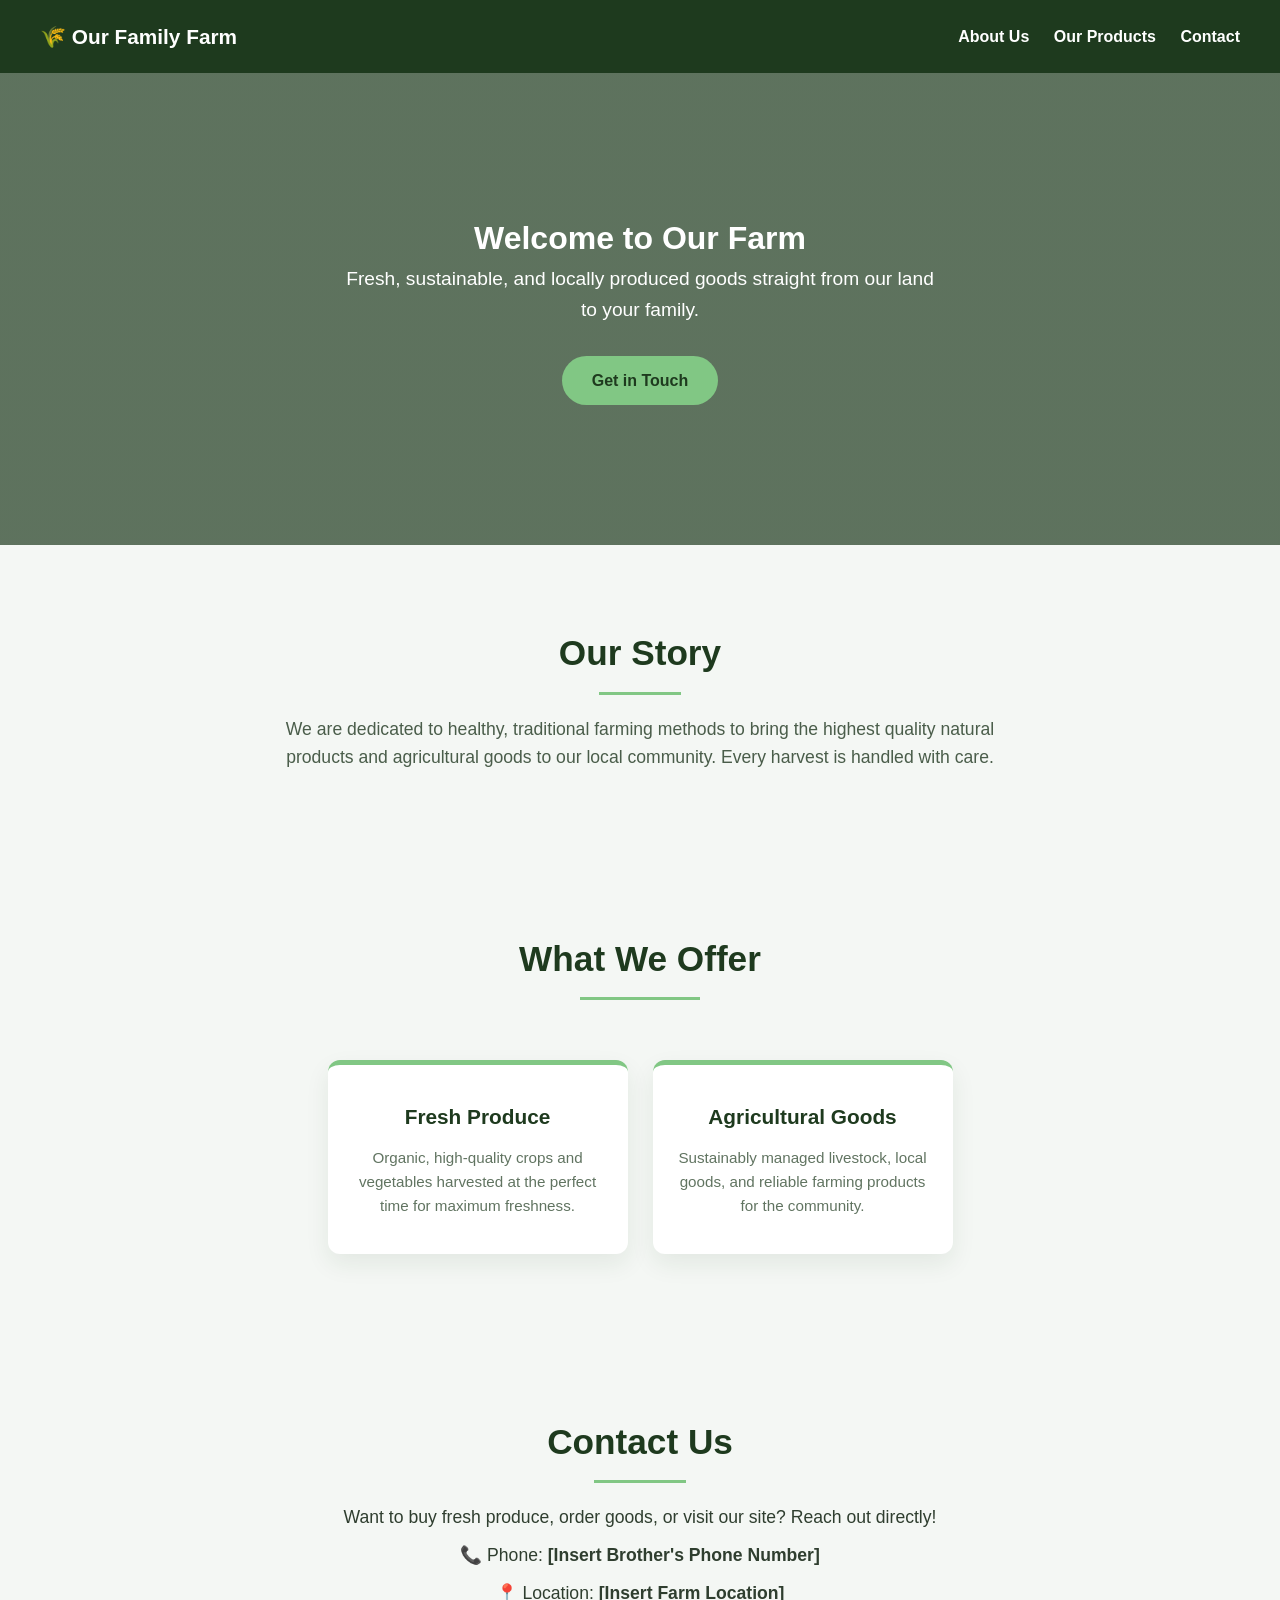
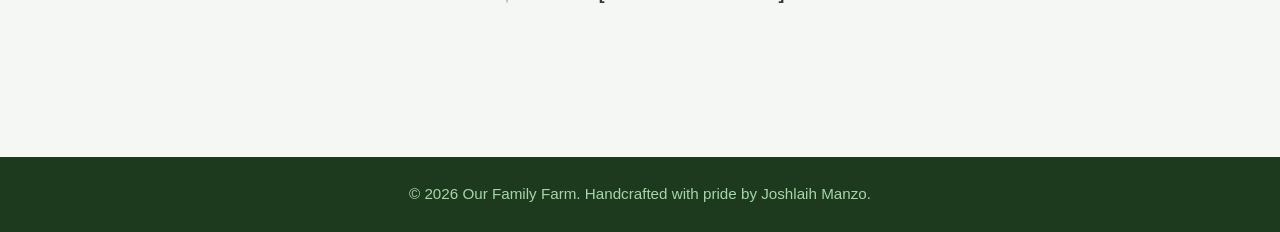
==== index.html @ 55d35a84 "Rename html.css to index.html" ====
<!DOCTYPE html>
<html lang="en">
<head>
    <meta charset="UTF-8">
    <meta name="viewport" content="width=device-width, initial-scale=1.0">
    <title>My Brother's Farm Website</title>
    <link rel="stylesheet" href="style.css">
</head>
<body>

    <nav>
        <div class="logo">🌾 Our Family Farm</div>
        <div class="nav-links">
            <a href="#about">About Us</a>
            <a href="#products">Our Products</a>
            <a href="#contact">Contact</a>
        </div>
    </nav>

    <header class="hero">
        <h1>Welcome to Our Farm</h1>
        <p>Fresh, sustainable, and locally produced goods straight from our land to your family.</p>
        <a href="#contact" class="btn">Get in Touch</a>
    </header>

    <section id="about">
        <h2>Our Story</h2>
        <p>We are dedicated to healthy, traditional farming methods to bring the highest quality natural products and agricultural goods to our local community. Every harvest is handled with care.</p>
    </section>

    <section id="products">
        <h2>What We Offer</h2>
        <div class="product-grid">
            <div class="product-card">
                <h3>Fresh Produce</h3>
                <p>Organic, high-quality crops and vegetables harvested at the perfect time for maximum freshness.</p>
            </div>
            <div class="product-card">
                <h3>Agricultural Goods</h3>
                <p>Sustainably managed livestock, local goods, and reliable farming products for the community.</p>
            </div>
        </div>
    </section>

    <section id="contact">
        <h2>Contact Us</h2>
        <p>Want to buy fresh produce, order goods, or visit our site? Reach out directly!</p>
        <p>📞 Phone: <strong>[Insert Brother's Phone Number]</strong></p>
        <p>📍 Location: <strong>[Insert Farm Location]</strong></p>
    </section>

    <footer>
        <p>&copy; 2026 Our Family Farm. Handcrafted with pride by Joshlaih Manzo.</p>
    </footer>

</body>
</html>
---- style.css ----
/* ==========================================================================
   1. GENERAL STYLING SETUP
   ========================================================================== */
* {
    margin: 0;
    padding: 0;
    box-sizing: border-box;
    font-family: 'Segoe UI', Tahoma, Geneva, Verdana, sans-serif;
}

body {
    background-color: #f4f7f4; /* Soft, organic fresh light gray-green */
    color: #2f3e2f;            /* Dark forest green text for high readability */
    line-height: 1.6;
}

/* ==========================================================================
   2. NAVIGATION BAR
   ========================================================================== */
nav {
    display: flex;
    justify-content: space-between;
    align-items: center;
    padding: 20px 40px;
    background-color: #1e3a1e; /* Deep earthy green */
    color: white;
    position: sticky;
    top: 0;
    z-index: 100;
}

.logo {
    font-size: 1.3rem;
    font-weight: 700;
}

.nav-links a {
    color: white;
    text-decoration: none;
    margin-left: 20px;
    font-weight: 600;
    transition: color 0.3s ease;
}

.nav-links a:hover {
    color: #81c784; /* Soft green highlight on hover */
}

.hero {
    background: linear-gradient(rgba(30, 58, 30, 0.7), rgba(30, 58, 30, 0.7)), 
                url('https://images.unsplash.com/photo-1500937386664-56d1dfef3854?q=80&w=1200');
    background-size: cover;
    background-position: center;
    background-attachment: fixed; 
    color: white;
    text-align: center;
    padding: 140px 20px;
}
}

.hero h1 {
    font-size: 3rem;
    margin-bottom: 15px;
    font-weight: 700;
}

.hero p {
    font-size: 1.2rem;
    margin-bottom: 30px;
    max-width: 600px;
    margin-left: auto;
    margin-right: auto;
}

.btn {
    background-color: #81c784; /* Fresh green button */
    color: #1e3a1e;
    padding: 12px 30px;
    text-decoration: none;
    font-weight: bold;
    border-radius: 25px;
    display: inline-block;
    transition: all 0.3s ease;
}

.btn:hover {
    background-color: #a5d6a7;
    transform: translateY(-2px);
}

/* ==========================================================================
   4. CONTENT SECTIONS
   ========================================================================== */
section {
    padding: 80px 20px;
    max-width: 1000px;
    margin: auto;
    text-align: center;
}

h2 {
    color: #1e3a1e;
    margin-bottom: 20px;
    font-size: 2.2rem;
    position: relative;
    display: inline-block;
}

/* Underline detail below headings */
h2::after {
    content: '';
    display: block;
    width: 50%;
    height: 3px;
    background-color: #81c784;
    margin: 10px auto 0 auto;
}

#about p {
    font-size: 1.1rem;
    max-width: 750px;
    margin: 0 auto;
    color: #4a5d4a;
}

/* ==========================================================================
   5. PRODUCT GRID CARDS
   ========================================================================== */
.product-grid {
    display: flex;
    gap: 25px;
    justify-content: center;
    flex-wrap: wrap;
    margin-top: 40px;
}

.product-card {
    background: white;
    padding: 35px 25px;
    border-radius: 12px;
    box-shadow: 0 10px 25px rgba(30, 58, 30, 0.08); /* Warmer, softer depth */
    width: 300px;
    border-top: 5px solid #81c784; /* Use the brighter green accent line */
    transition: all 0.3s ease;
}
}

.product-card:hover {
    transform: translateY(-5px);
}

.product-card h3 {
    color: #1e3a1e;
    margin-bottom: 12px;
    font-size: 1.3rem;
}

.product-card p {
    color: #617461;
    font-size: 0.95rem;
}

/* ==========================================================================
   6. CONTACT & FOOTER
   ========================================================================== */
#contact p {
    font-size: 1.1rem;
    margin-bottom: 10px;
}

footer {
    background-color: #1e3a1e;
    color: #a5d6a7;
    text-align: center;
    padding: 25px;
    margin-top: 60px;
    font-size: 0.95rem;
}
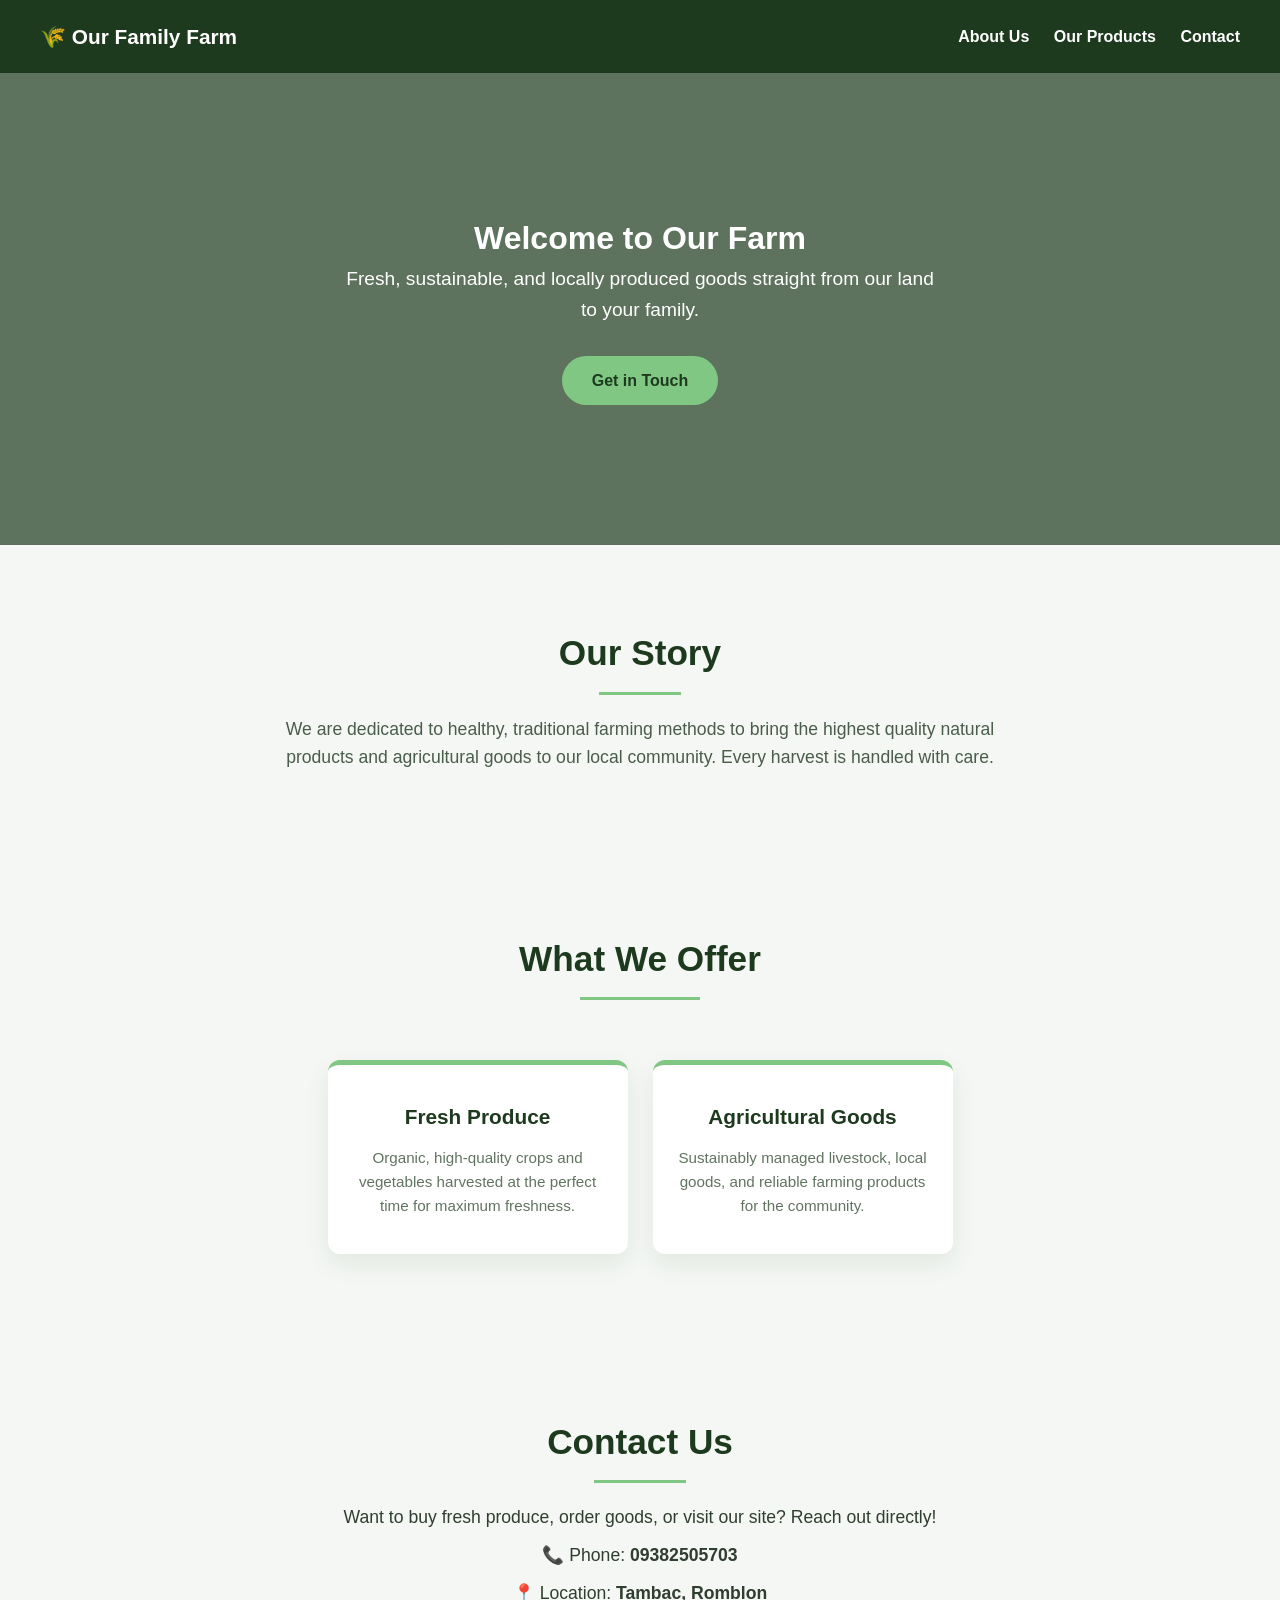
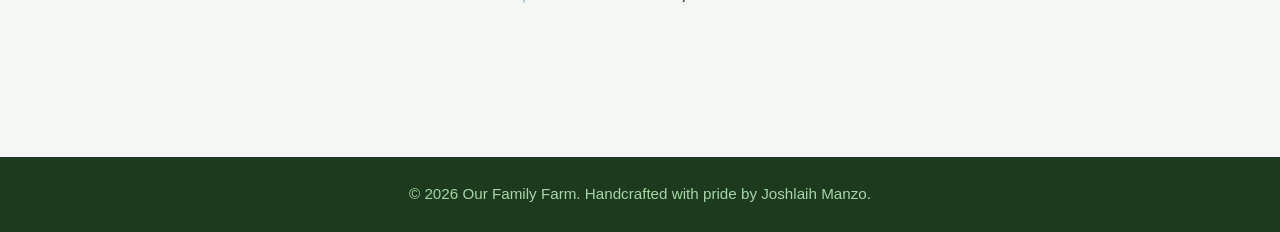
==== commit 98fe97a9: "Update index.html" ====
--- a/index.html
+++ b/index.html
@@ -45,8 +45,8 @@
     <section id="contact">
         <h2>Contact Us</h2>
         <p>Want to buy fresh produce, order goods, or visit our site? Reach out directly!</p>
-        <p>📞 Phone: <strong>[Insert Brother's Phone Number]</strong></p>
-        <p>📍 Location: <strong>[Insert Farm Location]</strong></p>
+        <p>📞 Phone: <strong>09382505703</strong></p>
+        <p>📍 Location: <strong>Tambac, Romblon</strong></p>
     </section>
 
     <footer>
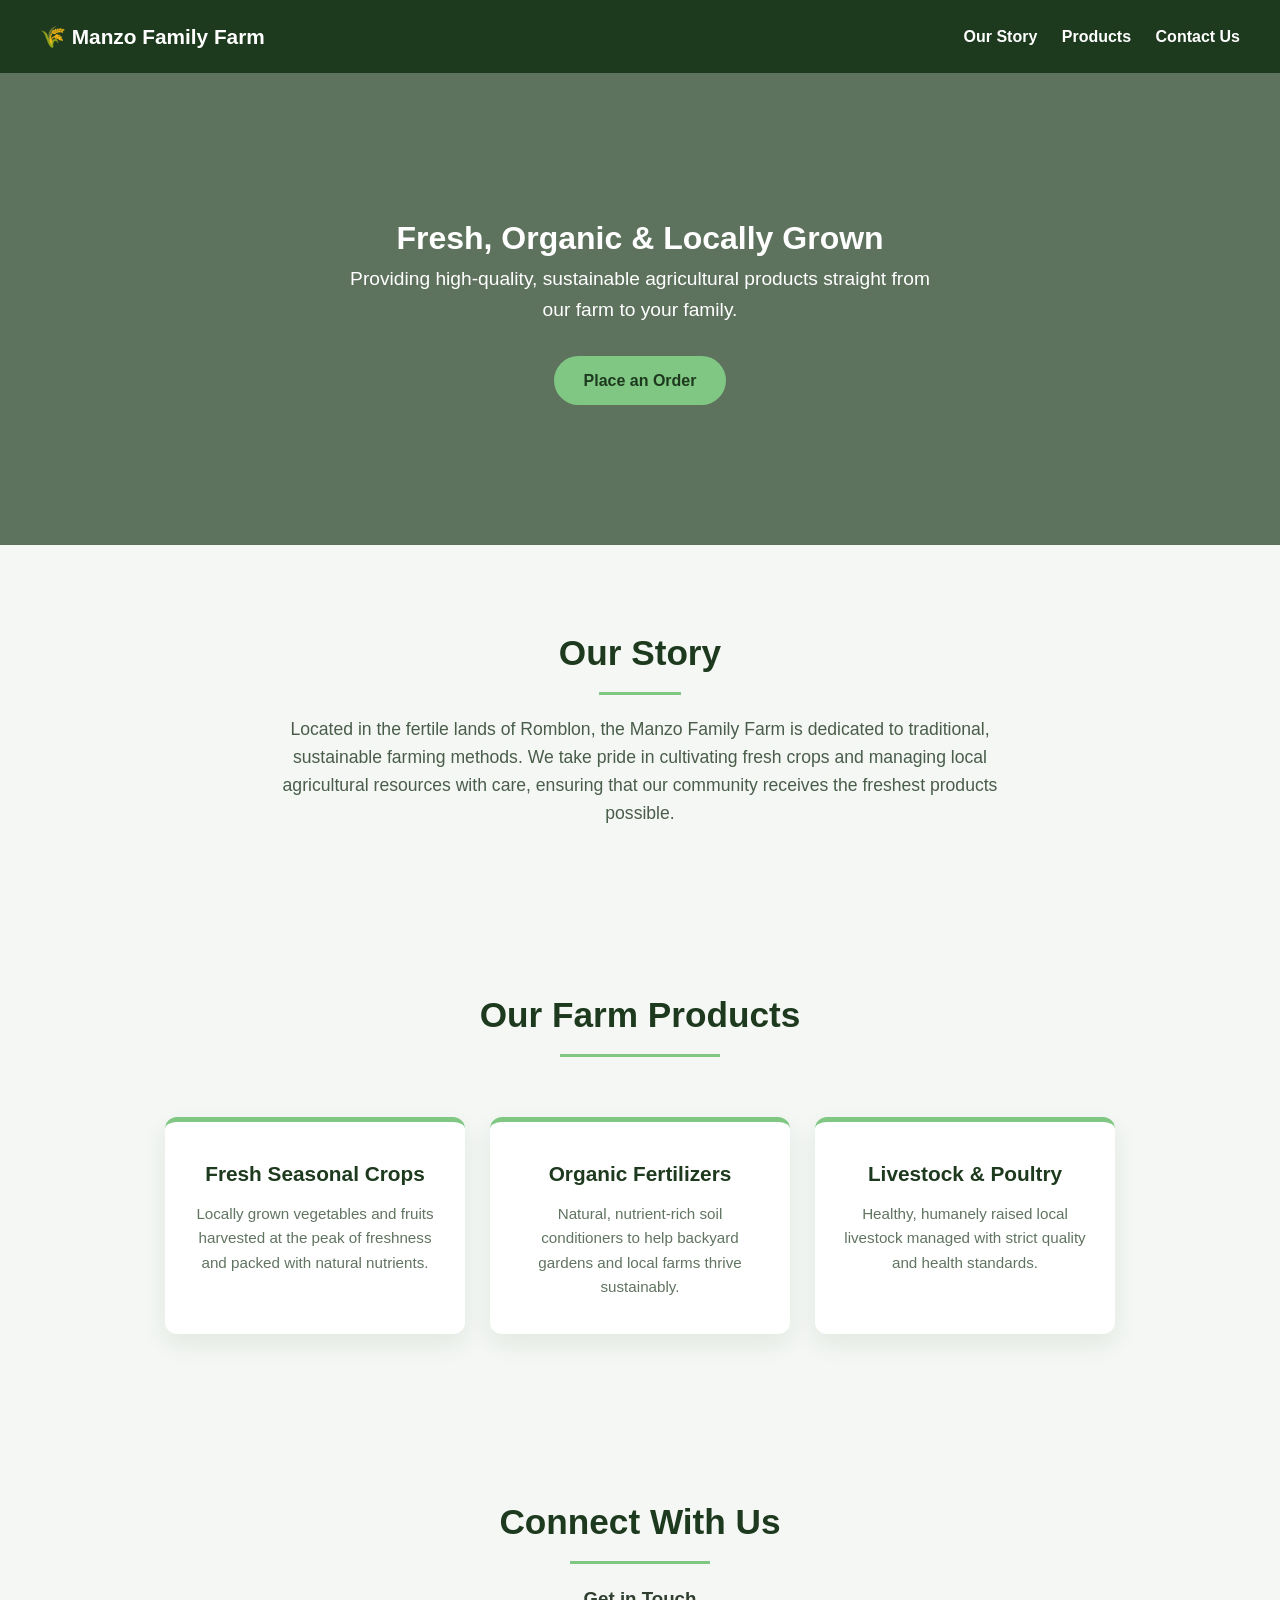
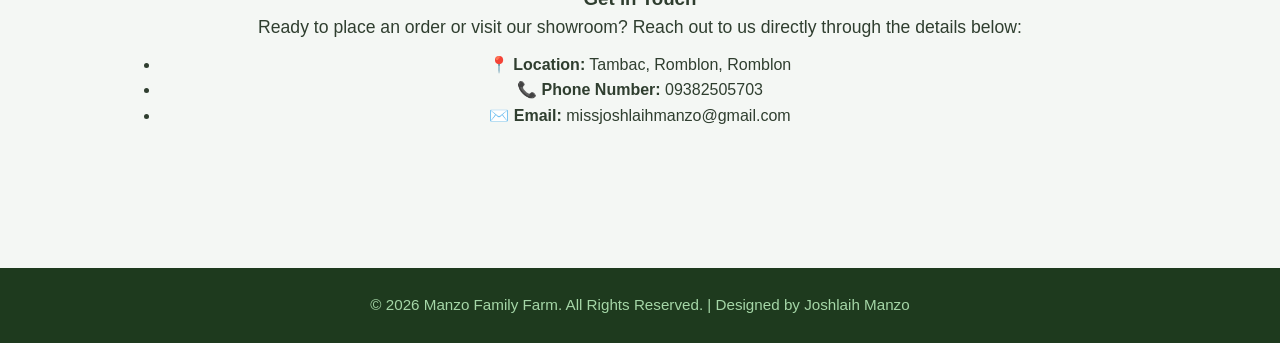
==== commit 5f9eef04: "Update index.html" ====
--- a/index.html
+++ b/index.html
@@ -3,54 +3,66 @@
 <head>
     <meta charset="UTF-8">
     <meta name="viewport" content="width=device-width, initial-scale=1.0">
-    <title>My Brother's Farm Website</title>
+    <title>Mallen Family Farm | Fresh Local Produce</title>
     <link rel="stylesheet" href="style.css">
 </head>
 <body>
 
     <nav>
-        <div class="logo">🌾 Our Family Farm</div>
+        <div class="logo">🌾 Manzo Family Farm</div>
         <div class="nav-links">
-            <a href="#about">About Us</a>
-            <a href="#products">Our Products</a>
-            <a href="#contact">Contact</a>
+            <a href="#about">Our Story</a>
+            <a href="#products">Products</a>
+            <a href="#contact">Contact Us</a>
         </div>
     </nav>
 
     <header class="hero">
-        <h1>Welcome to Our Farm</h1>
-        <p>Fresh, sustainable, and locally produced goods straight from our land to your family.</p>
-        <a href="#contact" class="btn">Get in Touch</a>
+        <h1>Fresh, Organic & Locally Grown</h1>
+        <p>Providing high-quality, sustainable agricultural products straight from our farm to your family.</p>
+        <a href="#contact" class="btn">Place an Order</a>
     </header>
 
     <section id="about">
         <h2>Our Story</h2>
-        <p>We are dedicated to healthy, traditional farming methods to bring the highest quality natural products and agricultural goods to our local community. Every harvest is handled with care.</p>
+        <p>Located in the fertile lands of Romblon, the Manzo Family Farm is dedicated to traditional, sustainable farming methods. We take pride in cultivating fresh crops and managing local agricultural resources with care, ensuring that our community receives the freshest products possible.</p>
     </section>
 
     <section id="products">
-        <h2>What We Offer</h2>
+        <h2>Our Farm Products</h2>
         <div class="product-grid">
             <div class="product-card">
-                <h3>Fresh Produce</h3>
-                <p>Organic, high-quality crops and vegetables harvested at the perfect time for maximum freshness.</p>
+                <h3>Fresh Seasonal Crops</h3>
+                <p>Locally grown vegetables and fruits harvested at the peak of freshness and packed with natural nutrients.</p>
             </div>
             <div class="product-card">
-                <h3>Agricultural Goods</h3>
-                <p>Sustainably managed livestock, local goods, and reliable farming products for the community.</p>
+                <h3>Organic Fertilizers</h3>
+                <p>Natural, nutrient-rich soil conditioners to help backyard gardens and local farms thrive sustainably.</p>
+            </div>
+            <div class="product-card">
+                <h3>Livestock & Poultry</h3>
+                <p>Healthy, humanely raised local livestock managed with strict quality and health standards.</p>
             </div>
         </div>
     </section>
 
     <section id="contact">
-        <h2>Contact Us</h2>
-        <p>Want to buy fresh produce, order goods, or visit our site? Reach out directly!</p>
-        <p>📞 Phone: <strong>09382505703</strong></p>
-        <p>📍 Location: <strong>Tambac, Romblon</strong></p>
+        <h2>Connect With Us</h2>
+        <div class="contact-container">
+            <div class="contact-info">
+                <h3>Get in Touch</h3>
+                <p>Ready to place an order or visit our showroom? Reach out to us directly through the details below:</p>
+                <ul>
+                    <li><strong>📍 Location:</strong> Tambac, Romblon, Romblon</li>
+                    <li><strong>📞 Phone Number:</strong> 09382505703</li>
+                    <li><strong>✉️ Email:</strong> missjoshlaihmanzo@gmail.com</li>
+                </ul>
+            </div>
+        </div>
     </section>
 
     <footer>
-        <p>&copy; 2026 Our Family Farm. Handcrafted with pride by Joshlaih Manzo.</p>
+        <p>&copy; 2026 Manzo Family Farm. All Rights Reserved. | Designed by Joshlaih Manzo</p>
     </footer>
 
 </body>
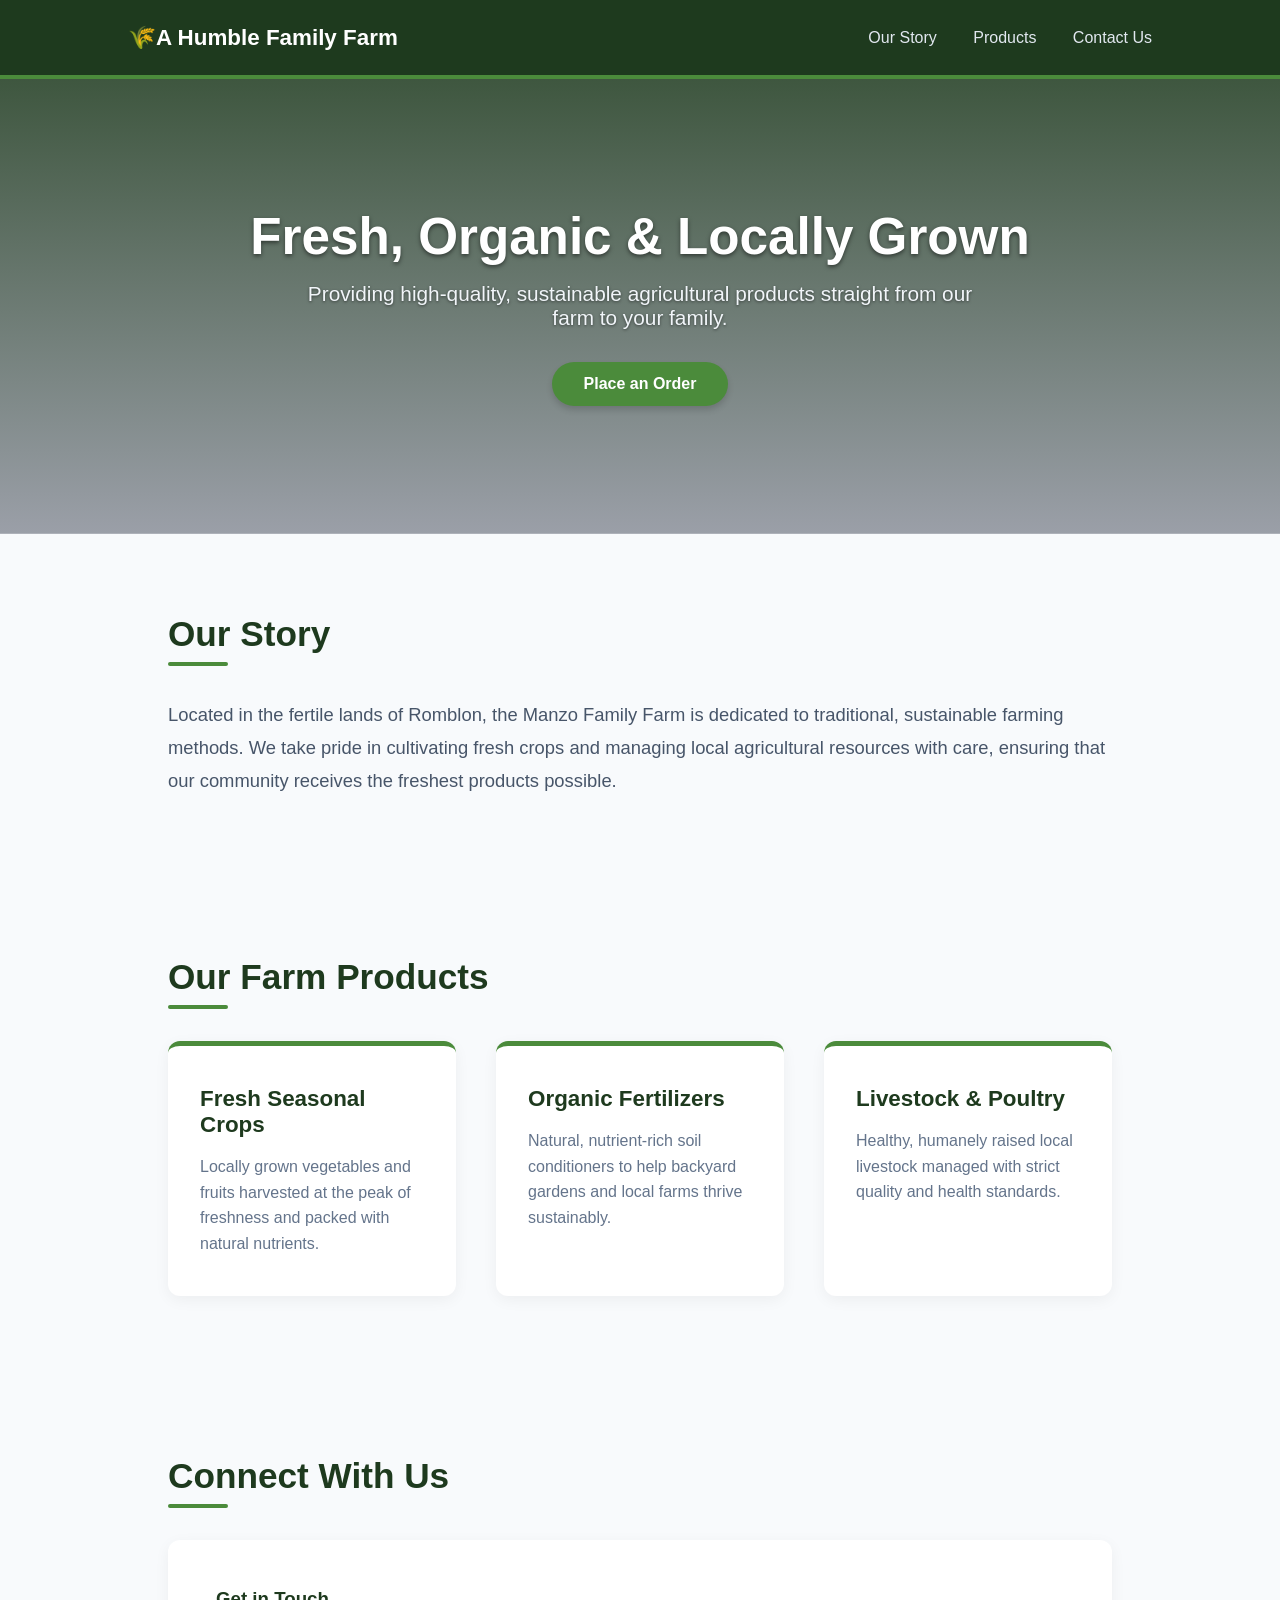
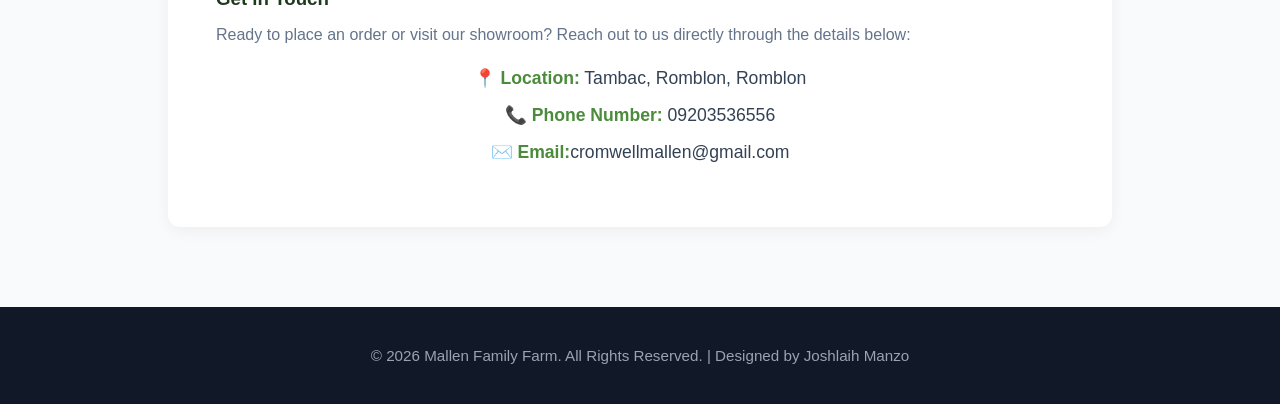
==== commit 2d44cbae: "Update index.html" ====
--- a/index.html
+++ b/index.html
@@ -9,7 +9,7 @@
 <body>
 
     <nav>
-        <div class="logo">🌾 Manzo Family Farm</div>
+        <div class="logo">🌾A Humble Family Farm</div>
         <div class="nav-links">
             <a href="#about">Our Story</a>
             <a href="#products">Products</a>
@@ -54,15 +54,15 @@
                 <p>Ready to place an order or visit our showroom? Reach out to us directly through the details below:</p>
                 <ul>
                     <li><strong>📍 Location:</strong> Tambac, Romblon, Romblon</li>
-                    <li><strong>📞 Phone Number:</strong> 09382505703</li>
-                    <li><strong>✉️ Email:</strong> missjoshlaihmanzo@gmail.com</li>
+                    <li><strong>📞 Phone Number:</strong> 09203536556</li>
+                    <li><strong>✉️ Email:</strong>cromwellmallen@gmail.com</li>
                 </ul>
             </div>
         </div>
     </section>
 
     <footer>
-        <p>&copy; 2026 Manzo Family Farm. All Rights Reserved. | Designed by Joshlaih Manzo</p>
+        <p>&copy; 2026 Mallen Family Farm. All Rights Reserved. | Designed by Joshlaih Manzo</p>
     </footer>
 
 </body>
--- a/style.css
+++ b/style.css
@@ -1,6 +1,4 @@
-/* ==========================================================================
-   1. GENERAL STYLING SETUP
-   ========================================================================== */
+/* --- Global Reset & Page Base --- */
 * {
     margin: 0;
     padding: 0;
@@ -8,171 +6,203 @@
     font-family: 'Segoe UI', Tahoma, Geneva, Verdana, sans-serif;
 }
 
-body {
-    background-color: #f4f7f4; /* Soft, organic fresh light gray-green */
-    color: #2f3e2f;            /* Dark forest green text for high readability */
-    line-height: 1.6;
-}
-
-/* ==========================================================================
-   2. NAVIGATION BAR
-   ========================================================================== */
+html {
+    scroll-behavior: smooth;
+    background-color: #f8fafc; /* Clean, bright light gray background */
+    color: #334155; /* Soft charcoal text for readability */
+}
+
+/* --- Agricultural Navigation Bar --- */
 nav {
     display: flex;
     justify-content: space-between;
     align-items: center;
-    padding: 20px 40px;
-    background-color: #1e3a1e; /* Deep earthy green */
-    color: white;
+    padding: 1.5rem 10%;
+    background-color: #1e3a1e; /* Deep forest green */
+    border-bottom: 4px solid #4b8b3b; /* Vibrant leaf green border */
     position: sticky;
     top: 0;
     z-index: 100;
 }
 
-.logo {
+nav .logo {
+    font-size: 1.4rem;
+    font-weight: bold;
+    color: #ffffff;
+}
+
+nav .nav-links a {
+    color: #e2e8f0;
+    text-decoration: none;
+    margin-left: 2rem;
+    font-weight: 500;
+    transition: color 0.3s;
+}
+
+nav .nav-links a:hover {
+    color: #a3e635; /* Bright lime highlight on hover */
+}
+
+/* --- Hero Showcase Header --- */
+.hero {
+    text-align: center;
+    padding: 8rem 2rem;
+    background: linear-gradient(rgba(30, 58, 30, 0.85), rgba(15, 23, 42, 0.4)), url('https://images.unsplash.com/photo-1500937386664-56d1dfef3854?auto=format&fit=crop&w=1200&q=80');
+    background-size: cover;
+    background-position: center;
+    color: #ffffff;
+}
+
+.hero h1 {
+    font-size: 3.2rem;
+    margin-bottom: 1rem;
+    text-shadow: 0 2px 4px rgba(0,0,0,0.5);
+}
+
+.hero p {
     font-size: 1.3rem;
-    font-weight: 700;
-}
-
-.nav-links a {
+    max-width: 700px;
+    margin: 0 auto 2rem auto;
+    text-shadow: 0 1px 3px rgba(0,0,0,0.5);
+    color: #f1f5f9;
+}
+
+/* Elegant Order Button */
+.btn {
+    display: inline-block;
+    padding: 0.8rem 2rem;
+    background-color: #4b8b3b;
     color: white;
     text-decoration: none;
-    margin-left: 20px;
-    font-weight: 600;
-    transition: color 0.3s ease;
-}
-
-.nav-links a:hover {
-    color: #81c784; /* Soft green highlight on hover */
-}
-
-.hero {
-    background: linear-gradient(rgba(30, 58, 30, 0.7), rgba(30, 58, 30, 0.7)), 
-                url('https://images.unsplash.com/photo-1500937386664-56d1dfef3854?q=80&w=1200');
-    background-size: cover;
-    background-position: center;
-    background-attachment: fixed; 
-    color: white;
-    text-align: center;
-    padding: 140px 20px;
-}
-}
-
-.hero h1 {
-    font-size: 3rem;
-    margin-bottom: 15px;
-    font-weight: 700;
-}
-
-.hero p {
-    font-size: 1.2rem;
-    margin-bottom: 30px;
-    max-width: 600px;
-    margin-left: auto;
-    margin-right: auto;
-}
-
-.btn {
-    background-color: #81c784; /* Fresh green button */
+    font-weight: bold;
+    border-radius: 30px;
+    transition: background-color 0.3s, transform 0.2s;
+    box-shadow: 0 4px 6px rgba(0,0,0,0.15);
+}
+
+.btn:hover {
+    background-color: #3b6e2e;
+    transform: scale(1.05);
+}
+
+/* --- Content Layout Base --- */
+section {
+    padding: 5rem 10%;
+    max-width: 1200px;
+    margin: 0 auto;
+}
+
+section h2 {
+    font-size: 2.2rem;
     color: #1e3a1e;
-    padding: 12px 30px;
-    text-decoration: none;
-    font-weight: bold;
-    border-radius: 25px;
-    display: inline-block;
-    transition: all 0.3s ease;
-}
-
-.btn:hover {
-    background-color: #a5d6a7;
-    transform: translateY(-2px);
-}
-
-/* ==========================================================================
-   4. CONTENT SECTIONS
-   ========================================================================== */
-section {
-    padding: 80px 20px;
-    max-width: 1000px;
-    margin: auto;
-    text-align: center;
-}
-
-h2 {
-    color: #1e3a1e;
-    margin-bottom: 20px;
-    font-size: 2.2rem;
+    margin-bottom: 2rem;
     position: relative;
-    display: inline-block;
-}
-
-/* Underline detail below headings */
-h2::after {
+}
+
+section h2::after {
     content: '';
     display: block;
-    width: 50%;
-    height: 3px;
-    background-color: #81c784;
-    margin: 10px auto 0 auto;
+    width: 60px;
+    height: 4px;
+    background-color: #4b8b3b;
+    margin-top: 0.5rem;
+    border-radius: 2px;
 }
 
 #about p {
-    font-size: 1.1rem;
-    max-width: 750px;
-    margin: 0 auto;
-    color: #4a5d4a;
-}
-
-/* ==========================================================================
-   5. PRODUCT GRID CARDS
-   ========================================================================== */
+    font-size: 1.15rem;
+    line-height: 1.8;
+    color: #475569;
+}
+
+/* --- Products Cards Grid --- */
 .product-grid {
-    display: flex;
-    gap: 25px;
-    justify-content: center;
-    flex-wrap: wrap;
-    margin-top: 40px;
+    display: grid;
+    grid-template-columns: repeat(auto-fit, minmax(280px, 1fr));
+    gap: 2.5rem;
 }
 
 .product-card {
-    background: white;
-    padding: 35px 25px;
+    background-color: #ffffff;
+    padding: 2.5rem 2rem;
     border-radius: 12px;
-    box-shadow: 0 10px 25px rgba(30, 58, 30, 0.08); /* Warmer, softer depth */
-    width: 300px;
-    border-top: 5px solid #81c784; /* Use the brighter green accent line */
-    transition: all 0.3s ease;
-}
+    border-top: 5px solid #4b8b3b; /* Distinctive green top borders */
+    box-shadow: 0 4px 15px rgba(0, 0, 0, 0.05);
+    transition: transform 0.3s;
 }
 
 .product-card:hover {
-    transform: translateY(-5px);
+    transform: translateY(-8px);
 }
 
 .product-card h3 {
     color: #1e3a1e;
-    margin-bottom: 12px;
-    font-size: 1.3rem;
+    margin-bottom: 1rem;
+    font-size: 1.4rem;
 }
 
 .product-card p {
-    color: #617461;
+    color: #64748b;
+    line-height: 1.6;
+}
+
+/* --- Contact Details Block --- */
+.contact-container {
+    background-color: #ffffff;
+    padding: 3rem;
+    border-radius: 12px;
+    box-shadow: 0 4px 15px rgba(0, 0, 0, 0.05);
+}
+
+.contact-info h3 {
+    color: #1e3a1e;
+    margin-bottom: 1rem;
+}
+
+.contact-info p {
+    margin-bottom: 1.5rem;
+    color: #64748b;
+}
+.contact-info ul {
+    list-style: none; /* Removes the bullet points entirely */
+    padding: 0;
+    margin: 0;
+}
+
+.contact-info li {
+    font-size: 1.1rem;
+    margin-bottom: 1rem;
+    color: #334155;
+    text-align: center; /* Keeps the text beautifully centered */
+}
+
+.contact-info strong {
+    color: #4b8b3b;
+}
+
+/* --- Footer --- */
+footer {
+    text-align: center;
+    padding: 2.5rem;
+    background-color: #111827; /* Deep charcoal black */
+    color: #9ca3af;
     font-size: 0.95rem;
 }
 
-/* ==========================================================================
-   6. CONTACT & FOOTER
-   ========================================================================== */
-#contact p {
-    font-size: 1.1rem;
-    margin-bottom: 10px;
-}
-
-footer {
-    background-color: #1e3a1e;
-    color: #a5d6a7;
-    text-align: center;
-    padding: 25px;
-    margin-top: 60px;
-    font-size: 0.95rem;
-}
+/* --- Responsive Formatting --- */
+@media (max-width: 768px) {
+    nav {
+        flex-direction: column;
+        gap: 1rem;
+        padding: 1.5rem;
+    }
+    nav .nav-links a {
+        margin: 0 1rem;
+    }
+    .hero h1 {
+        font-size: 2.3rem;
+    }
+    section {
+        padding: 3rem 5%;
+    }
+}
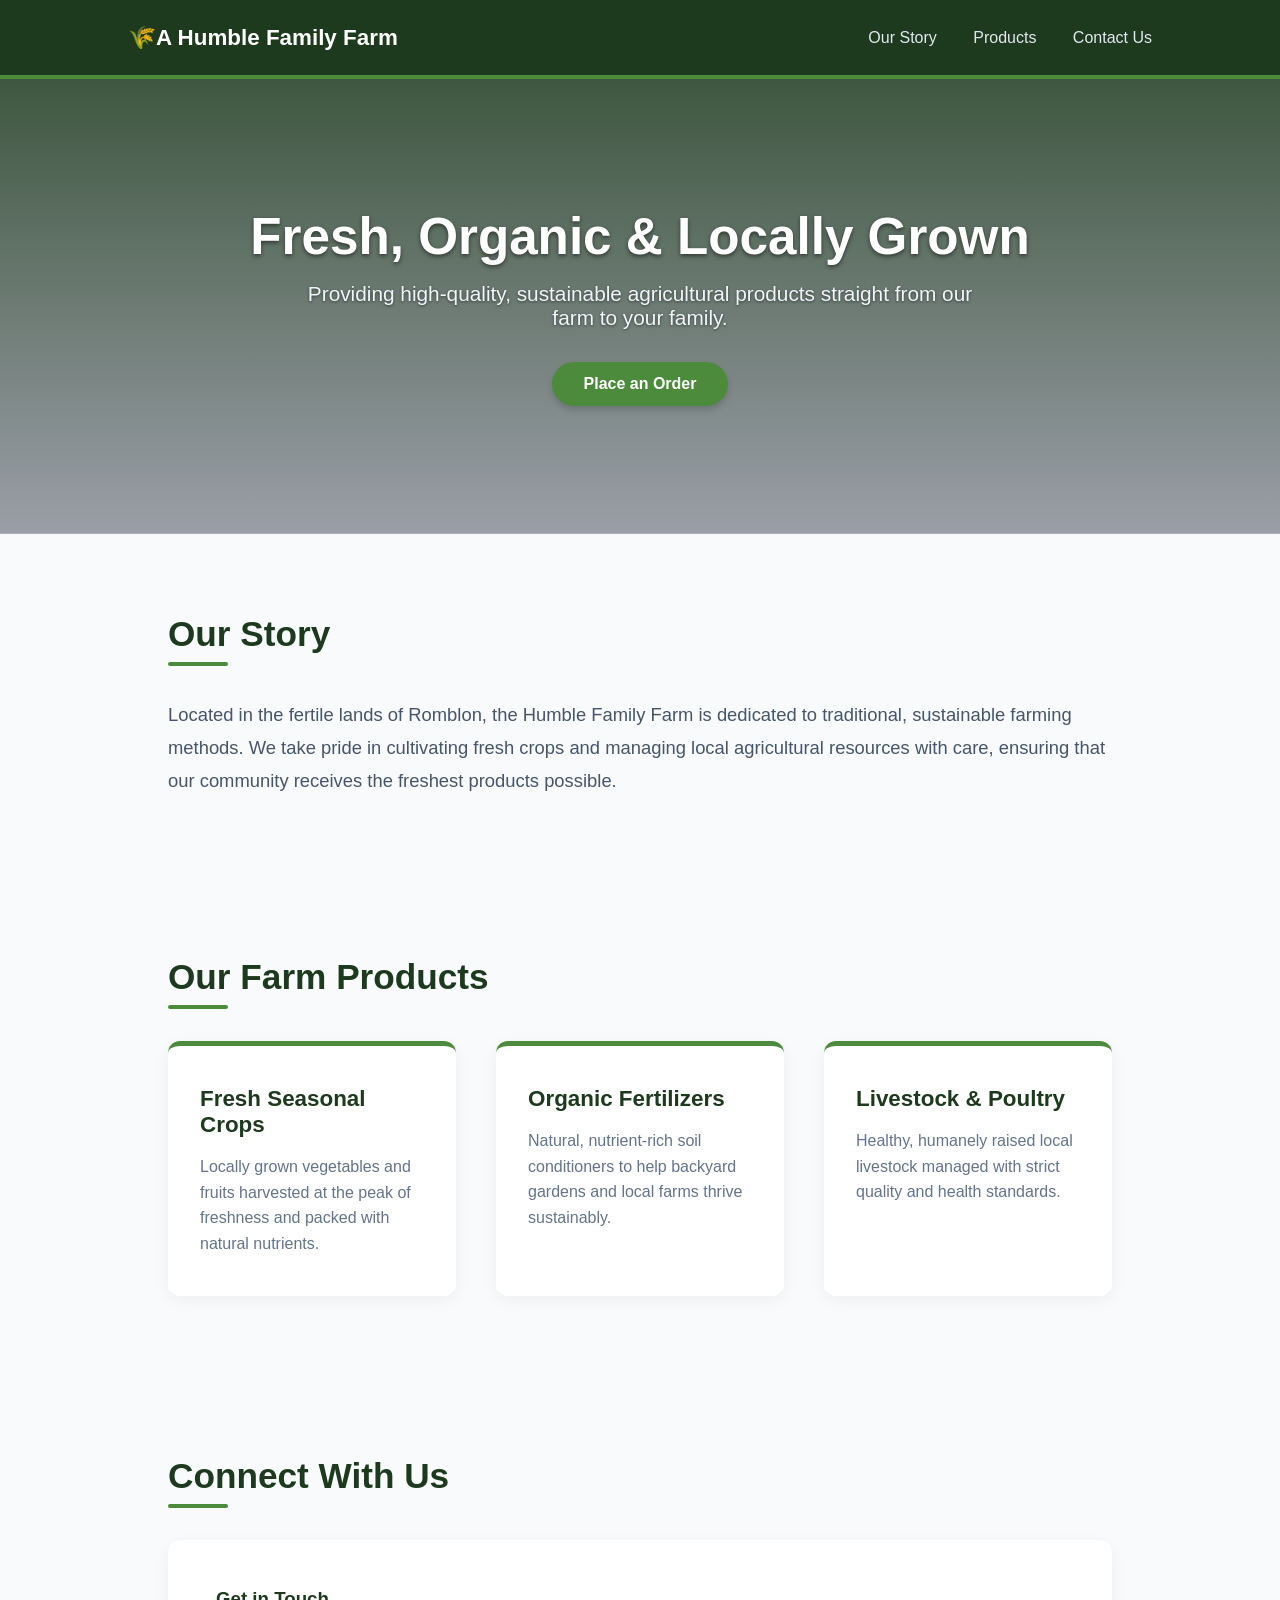
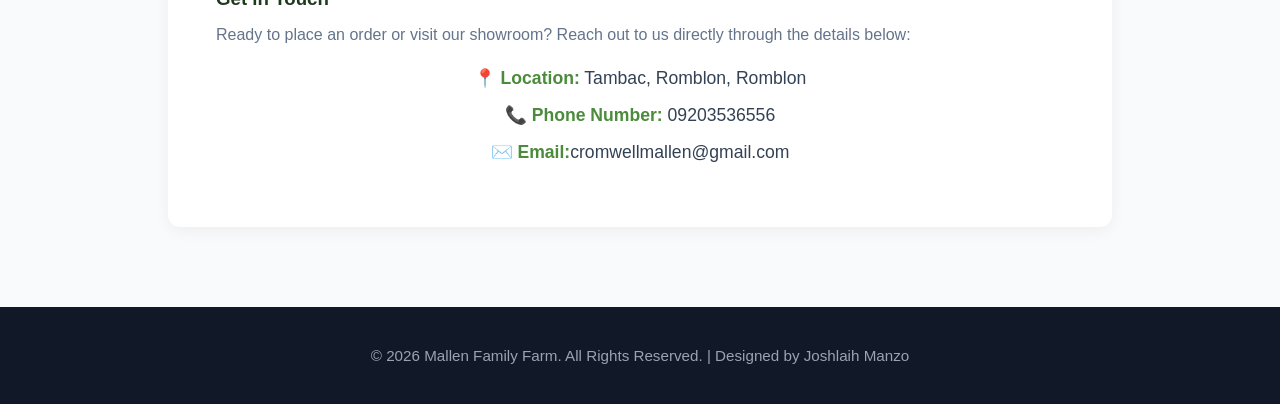
==== commit 2977ec0f: "Update index.html" ====
--- a/index.html
+++ b/index.html
@@ -25,7 +25,7 @@
 
     <section id="about">
         <h2>Our Story</h2>
-        <p>Located in the fertile lands of Romblon, the Manzo Family Farm is dedicated to traditional, sustainable farming methods. We take pride in cultivating fresh crops and managing local agricultural resources with care, ensuring that our community receives the freshest products possible.</p>
+        <p>Located in the fertile lands of Romblon, the Humble Family Farm is dedicated to traditional, sustainable farming methods. We take pride in cultivating fresh crops and managing local agricultural resources with care, ensuring that our community receives the freshest products possible.</p>
     </section>
 
     <section id="products">
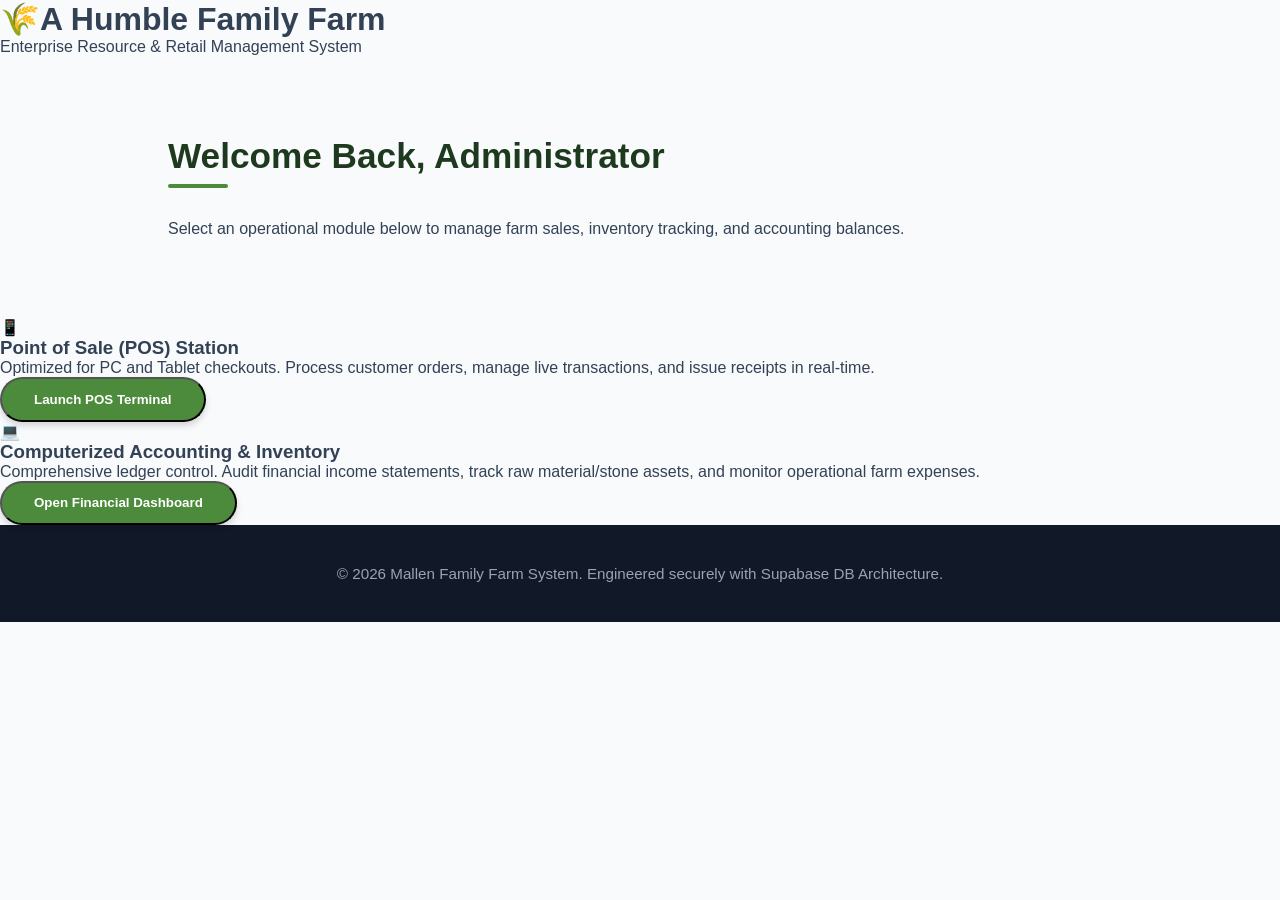
==== commit e06b87a2: "Update index.html" ====
--- a/index.html
+++ b/index.html
@@ -3,66 +3,43 @@
 <head>
     <meta charset="UTF-8">
     <meta name="viewport" content="width=device-width, initial-scale=1.0">
-    <title>Mallen Family Farm | Fresh Local Produce</title>
+    <title>Mallen Family Farm - Management System</title>
     <link rel="stylesheet" href="style.css">
 </head>
 <body>
 
-    <nav>
-        <div class="logo">🌾A Humble Family Farm</div>
-        <div class="nav-links">
-            <a href="#about">Our Story</a>
-            <a href="#products">Products</a>
-            <a href="#contact">Contact Us</a>
+    <header class="main-header">
+        <div class="header-container">
+            <h1>🌾A Humble Family Farm</h1>
+            <p>Enterprise Resource & Retail Management System</p>
         </div>
-    </nav>
-
-    <header class="hero">
-        <h1>Fresh, Organic & Locally Grown</h1>
-        <p>Providing high-quality, sustainable agricultural products straight from our farm to your family.</p>
-        <a href="#contact" class="btn">Place an Order</a>
     </header>
 
-    <section id="about">
-        <h2>Our Story</h2>
-        <p>Located in the fertile lands of Romblon, the Humble Family Farm is dedicated to traditional, sustainable farming methods. We take pride in cultivating fresh crops and managing local agricultural resources with care, ensuring that our community receives the freshest products possible.</p>
-    </section>
+    <main class="hub-container">
+        <section class="welcome-banner">
+            <h2>Welcome Back, Administrator</h2>
+            <p>Select an operational module below to manage farm sales, inventory tracking, and accounting balances.</p>
+        </section>
 
-    <section id="products">
-        <h2>Our Farm Products</h2>
-        <div class="product-grid">
-            <div class="product-card">
-                <h3>Fresh Seasonal Crops</h3>
-                <p>Locally grown vegetables and fruits harvested at the peak of freshness and packed with natural nutrients.</p>
+        <div class="module-grid">
+            <div class="module-card tablet-optimized">
+                <div class="card-icon">📱</div>
+                <h3>Point of Sale (POS) Station</h3>
+                <p>Optimized for PC and Tablet checkouts. Process customer orders, manage live transactions, and issue receipts in real-time.</p>
+                <button class="btn btn-primary" onclick="alert('POS System initialized. Connecting to Supabase live sync...')">Launch POS Terminal</button>
             </div>
-            <div class="product-card">
-                <h3>Organic Fertilizers</h3>
-                <p>Natural, nutrient-rich soil conditioners to help backyard gardens and local farms thrive sustainably.</p>
-            </div>
-            <div class="product-card">
-                <h3>Livestock & Poultry</h3>
-                <p>Healthy, humanely raised local livestock managed with strict quality and health standards.</p>
+
+            <div class="module-card pc-optimized">
+                <div class="card-icon">💻</div>
+                <h3>Computerized Accounting & Inventory</h3>
+                <p>Comprehensive ledger control. Audit financial income statements, track raw material/stone assets, and monitor operational farm expenses.</p>
+                <button class="btn btn-secondary" onclick="alert('Accounting ledger loading. Pulling real-time database balances...')">Open Financial Dashboard</button>
             </div>
         </div>
-    </section>
-
-    <section id="contact">
-        <h2>Connect With Us</h2>
-        <div class="contact-container">
-            <div class="contact-info">
-                <h3>Get in Touch</h3>
-                <p>Ready to place an order or visit our showroom? Reach out to us directly through the details below:</p>
-                <ul>
-                    <li><strong>📍 Location:</strong> Tambac, Romblon, Romblon</li>
-                    <li><strong>📞 Phone Number:</strong> 09203536556</li>
-                    <li><strong>✉️ Email:</strong>cromwellmallen@gmail.com</li>
-                </ul>
-            </div>
-        </div>
-    </section>
+    </main>
 
     <footer>
-        <p>&copy; 2026 Mallen Family Farm. All Rights Reserved. | Designed by Joshlaih Manzo</p>
+        <p>&copy; 2026 Mallen Family Farm System. Engineered securely with Supabase DB Architecture.</p>
     </footer>
 
 </body>
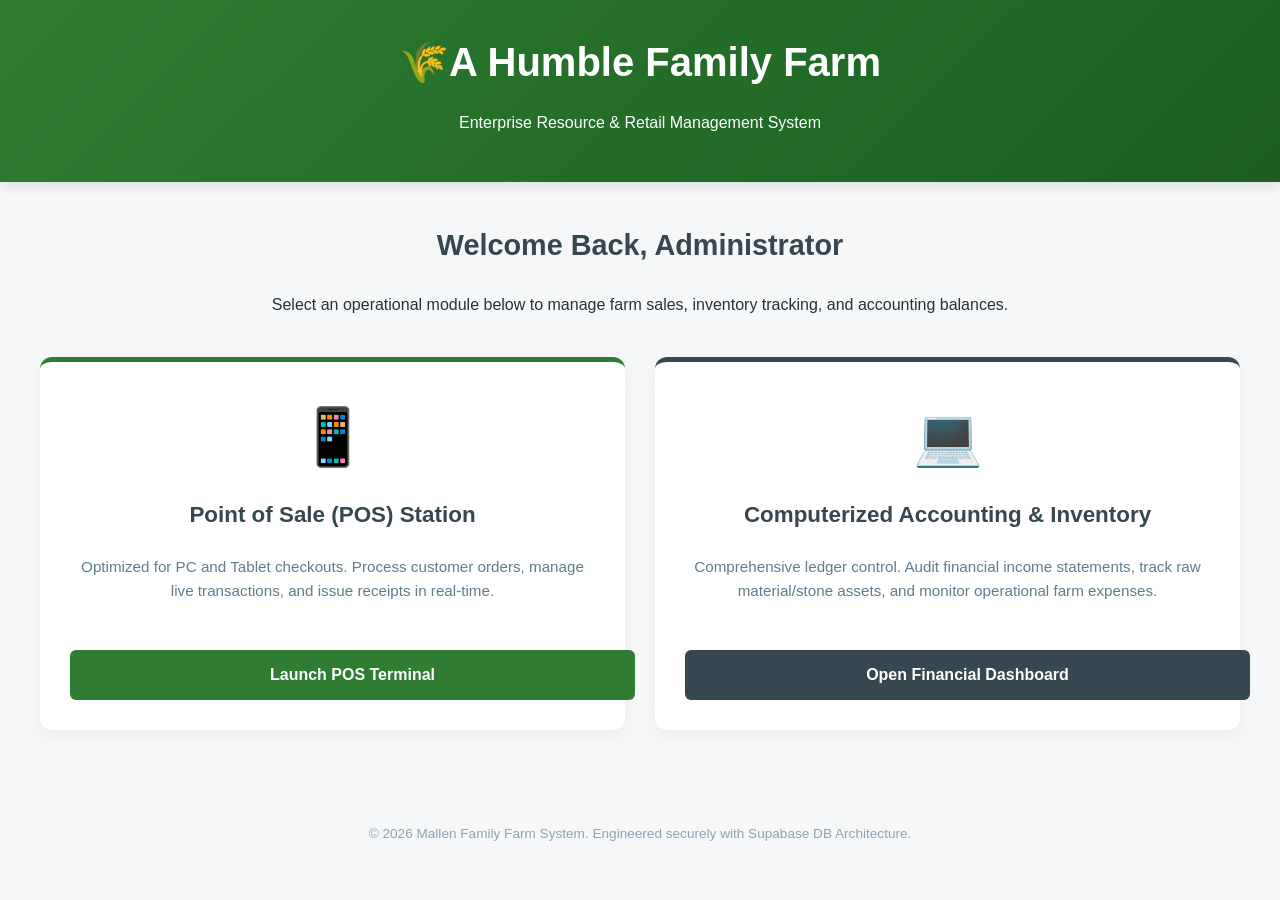
==== commit d048e3f9: "Update index.html" ====
--- a/index.html
+++ b/index.html
@@ -21,19 +21,19 @@
             <p>Select an operational module below to manage farm sales, inventory tracking, and accounting balances.</p>
         </section>
 
-        <div class="module-grid">
+      <div class="module-grid">
             <div class="module-card tablet-optimized">
                 <div class="card-icon">📱</div>
                 <h3>Point of Sale (POS) Station</h3>
                 <p>Optimized for PC and Tablet checkouts. Process customer orders, manage live transactions, and issue receipts in real-time.</p>
-                <button class="btn btn-primary" onclick="alert('POS System initialized. Connecting to Supabase live sync...')">Launch POS Terminal</button>
+                <a href="pos.html" class="btn btn-primary" style="text-align: center; text-decoration: none; display: block;">Launch POS Terminal</a>
             </div>
 
             <div class="module-card pc-optimized">
                 <div class="card-icon">💻</div>
                 <h3>Computerized Accounting & Inventory</h3>
                 <p>Comprehensive ledger control. Audit financial income statements, track raw material/stone assets, and monitor operational farm expenses.</p>
-                <button class="btn btn-secondary" onclick="alert('Accounting ledger loading. Pulling real-time database balances...')">Open Financial Dashboard</button>
+                <a href="dashboard.html" class="btn btn-secondary" style="text-align: center; text-decoration: none; display: block;">Open Financial Dashboard</a>
             </div>
         </div>
     </main>
--- a/style.css
+++ b/style.css
@@ -1,208 +1,127 @@
-/* --- Global Reset & Page Base --- */
-* {
-    margin: 0;
-    padding: 0;
-    box-sizing: border-box;
-    font-family: 'Segoe UI', Tahoma, Geneva, Verdana, sans-serif;
+:root {
+    --primary-color: #2e7d32; /* Deep farm green */
+    --secondary-color: #37474f; /* Modern slate grey */
+    --background-bg: #f5f7f8;
+    --card-bg: #ffffff;
+    --text-color: #263238;
 }
 
-html {
-    scroll-behavior: smooth;
-    background-color: #f8fafc; /* Clean, bright light gray background */
-    color: #334155; /* Soft charcoal text for readability */
-}
-
-/* --- Agricultural Navigation Bar --- */
-nav {
-    display: flex;
-    justify-content: space-between;
-    align-items: center;
-    padding: 1.5rem 10%;
-    background-color: #1e3a1e; /* Deep forest green */
-    border-bottom: 4px solid #4b8b3b; /* Vibrant leaf green border */
-    position: sticky;
-    top: 0;
-    z-index: 100;
-}
-
-nav .logo {
-    font-size: 1.4rem;
-    font-weight: bold;
-    color: #ffffff;
-}
-
-nav .nav-links a {
-    color: #e2e8f0;
-    text-decoration: none;
-    margin-left: 2rem;
-    font-weight: 500;
-    transition: color 0.3s;
-}
-
-nav .nav-links a:hover {
-    color: #a3e635; /* Bright lime highlight on hover */
-}
-
-/* --- Hero Showcase Header --- */
-.hero {
-    text-align: center;
-    padding: 8rem 2rem;
-    background: linear-gradient(rgba(30, 58, 30, 0.85), rgba(15, 23, 42, 0.4)), url('https://images.unsplash.com/photo-1500937386664-56d1dfef3854?auto=format&fit=crop&w=1200&q=80');
-    background-size: cover;
-    background-position: center;
-    color: #ffffff;
-}
-
-.hero h1 {
-    font-size: 3.2rem;
-    margin-bottom: 1rem;
-    text-shadow: 0 2px 4px rgba(0,0,0,0.5);
-}
-
-.hero p {
-    font-size: 1.3rem;
-    max-width: 700px;
-    margin: 0 auto 2rem auto;
-    text-shadow: 0 1px 3px rgba(0,0,0,0.5);
-    color: #f1f5f9;
-}
-
-/* Elegant Order Button */
-.btn {
-    display: inline-block;
-    padding: 0.8rem 2rem;
-    background-color: #4b8b3b;
-    color: white;
-    text-decoration: none;
-    font-weight: bold;
-    border-radius: 30px;
-    transition: background-color 0.3s, transform 0.2s;
-    box-shadow: 0 4px 6px rgba(0,0,0,0.15);
-}
-
-.btn:hover {
-    background-color: #3b6e2e;
-    transform: scale(1.05);
-}
-
-/* --- Content Layout Base --- */
-section {
-    padding: 5rem 10%;
-    max-width: 1200px;
-    margin: 0 auto;
-}
-
-section h2 {
-    font-size: 2.2rem;
-    color: #1e3a1e;
-    margin-bottom: 2rem;
-    position: relative;
-}
-
-section h2::after {
-    content: '';
-    display: block;
-    width: 60px;
-    height: 4px;
-    background-color: #4b8b3b;
-    margin-top: 0.5rem;
-    border-radius: 2px;
-}
-
-#about p {
-    font-size: 1.15rem;
-    line-height: 1.8;
-    color: #475569;
-}
-
-/* --- Products Cards Grid --- */
-.product-grid {
-    display: grid;
-    grid-template-columns: repeat(auto-fit, minmax(280px, 1fr));
-    gap: 2.5rem;
-}
-
-.product-card {
-    background-color: #ffffff;
-    padding: 2.5rem 2rem;
-    border-radius: 12px;
-    border-top: 5px solid #4b8b3b; /* Distinctive green top borders */
-    box-shadow: 0 4px 15px rgba(0, 0, 0, 0.05);
-    transition: transform 0.3s;
-}
-
-.product-card:hover {
-    transform: translateY(-8px);
-}
-
-.product-card h3 {
-    color: #1e3a1e;
-    margin-bottom: 1rem;
-    font-size: 1.4rem;
-}
-
-.product-card p {
-    color: #64748b;
+body {
+    margin: 0;
+    font-family: 'Segoe UI', Tahoma, Geneva, Verdana, sans-serif;
+    background-color: var(--background-bg);
+    color: var(--text-color);
     line-height: 1.6;
 }
 
-/* --- Contact Details Block --- */
-.contact-container {
-    background-color: #ffffff;
-    padding: 3rem;
-    border-radius: 12px;
-    box-shadow: 0 4px 15px rgba(0, 0, 0, 0.05);
+.main-header {
+    background: linear-gradient(135deg, var(--primary-color), #1b5e20);
+    color: white;
+    padding: 30px 20px;
+    text-align: center;
+    box-shadow: 0 4px 12px rgba(0, 0, 0, 0.1);
 }
 
-.contact-info h3 {
-    color: #1e3a1e;
-    margin-bottom: 1rem;
+.main-header h1 {
+    margin: 0;
+    font-size: 2.5rem;
+    font-weight: 600;
 }
 
-.contact-info p {
-    margin-bottom: 1.5rem;
-    color: #64748b;
-}
-.contact-info ul {
-    list-style: none; /* Removes the bullet points entirely */
-    padding: 0;
-    margin: 0;
+.hub-container {
+    max-width: 1200px;
+    margin: 40px auto;
+    padding: 0 20px;
 }
 
-.contact-info li {
-    font-size: 1.1rem;
-    margin-bottom: 1rem;
-    color: #334155;
-    text-align: center; /* Keeps the text beautifully centered */
+.welcome-banner {
+    text-align: center;
+    margin-bottom: 40px;
 }
 
-.contact-info strong {
-    color: #4b8b3b;
+.welcome-banner h2 {
+    color: var(--secondary-color);
+    font-size: 1.8rem;
 }
 
-/* --- Footer --- */
+/* Responsive Grid Matrix */
+.module-grid {
+    display: grid;
+    grid-template-columns: repeat(auto-fit, minmax(320px, 1fr));
+    gap: 30px;
+}
+
+.module-card {
+    background-color: var(--card-bg);
+    border-radius: 12px;
+    padding: 30px;
+    text-align: center;
+    box-shadow: 0 6px 18px rgba(0, 0, 0, 0.05);
+    transition: transform 0.2s ease, box-shadow 0.2s ease;
+    border-top: 5px solid var(--secondary-color);
+}
+
+.module-card.tablet-optimized {
+    border-top-color: var(--primary-color);
+}
+
+.module-card:hover {
+    transform: translateY(-5px);
+    box-shadow: 0 12px 24px rgba(0, 0, 0, 0.15);
+}
+
+.card-icon {
+    font-size: 3.5rem;
+    margin-bottom: 15px;
+}
+
+.module-card h3 {
+    margin-top: 0;
+    font-size: 1.4rem;
+    color: var(--secondary-color);
+}
+
+.module-card p {
+    color: #607d8b;
+    font-size: 0.95rem;
+    margin-bottom: 25px;
+    min-height: 70px;
+}
+
+/* Button UI Components */
+.btn {
+    display: inline-block;
+    width: 100%;
+    padding: 12px 20px;
+    font-size: 1rem;
+    font-weight: 600;
+    border: none;
+    border-radius: 6px;
+    cursor: pointer;
+    transition: background-color 0.2s;
+}
+
+.btn-primary {
+    background-color: var(--primary-color);
+    color: white;
+}
+
+.btn-primary:hover {
+    background-color: #1b5e20;
+}
+
+.btn-secondary {
+    background-color: var(--secondary-color);
+    color: white;
+}
+
+.btn-secondary:hover {
+    background-color: #263238;
+}
+
 footer {
     text-align: center;
-    padding: 2.5rem;
-    background-color: #111827; /* Deep charcoal black */
-    color: #9ca3af;
-    font-size: 0.95rem;
+    padding: 40px 20px;
+    color: #90a4ae;
+    font-size: 0.85rem;
 }
-
-/* --- Responsive Formatting --- */
-@media (max-width: 768px) {
-    nav {
-        flex-direction: column;
-        gap: 1rem;
-        padding: 1.5rem;
-    }
-    nav .nav-links a {
-        margin: 0 1rem;
-    }
-    .hero h1 {
-        font-size: 2.3rem;
-    }
-    section {
-        padding: 3rem 5%;
-    }
-}
